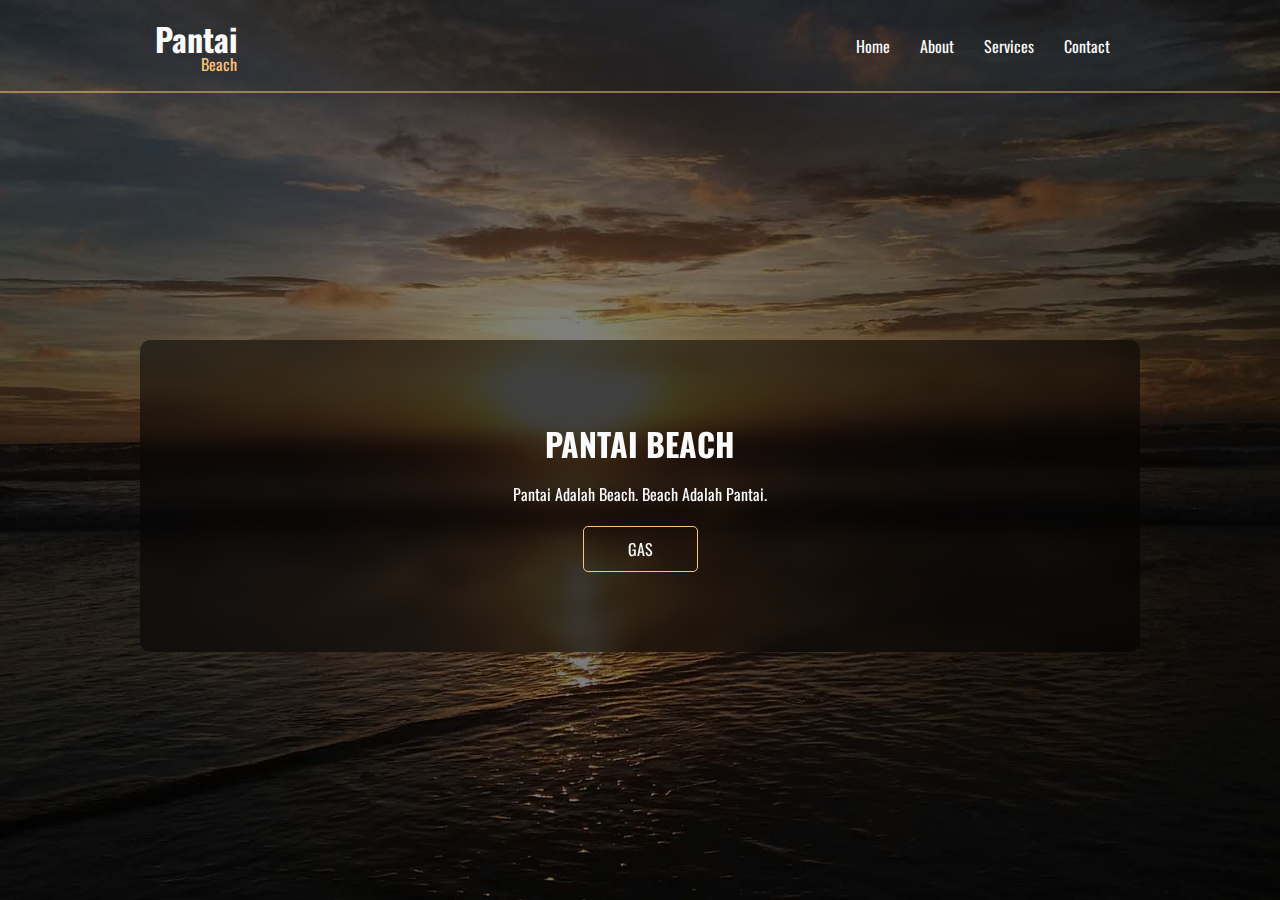
==== public/index.html @ f87fa52c "file web" ====
<!DOCTYPE html>
<html>
    <head>
        <meta name="viewport" content="width=device-width, initial-scale=1.0">
        <title>Home</title>
        <link rel="stylesheet" href="./assets/style.css"/>
        <link href="https://fonts.googleapis.com/css2?family=Oswald:wght@300;400;500;700&display=swap" rel="stylesheet">
    </head>
    <body>
        <div class="wrapper">
            <header>
                <div class="content">
                    <div class="logo">
                        <a href="./index.html">
                            <h1>Pantai</h1>
                            <p>Beach</p>
                        </a>
                    </div>
                    <div class="menu">
                        <ul>
                            <li><a href="./index.html">Home</a></li>
                            <li><a href="#">About</a></li>
                            <li><a href="#">Services</a></li>
                            <li><a href="#">Contact</a></li>
                        </ul>
                    </div>
                </div>
            </header>
            <section class="home-images">
                <div class="overlay"></div>
                <div class="wrap-images">
                    <div class="item-image">
                        <div class="content">
                            <div class="image-content">
                                <h1>Pantai Beach</h1>
                                <p>Pantai Adalah Beach. Beach Adalah Pantai.</p>
                                <div>
                                    <a href="#">Gas</a>
                                </div>
                            </div>
                        </div>
                    </div>
                </div>
            </section>
        </div>
    </body>
</html>
---- public/assets/style.css ----
* {
    padding: 0;
    margin: 0;
    box-sizing: border-box;
    font-family: 'Oswald', sans-serif;
}

.content{
    width: 100%;
    max-width: 1000px;
    margin: auto;
    padding: 15px;
}

.logo{
    width: max-content;
    user-select: none;
}
.logo a{
    display: block;
    text-decoration: none;
    color: #fafafa;
}
.logo a h1{
    font-size: 32px;
}
.logo a p{
    font-size: 16px;
    margin-top: -10px;
    text-align: right;
    color: #FDC379;
}

.wrapper {
    background: #fafafa;
}
.wrapper header {
    position: relative;
    z-index: 1;
    border-bottom: 2px solid rgba(253, 195, 121, 0.5);
}
.wrapper header .content{
    display: flex;
    justify-content: space-between;
}
.wrapper header .content .menu{
    display: flex;
    align-items: center;
}
.wrapper header .content .menu ul{
    list-style-type: none;
    display: flex;
    justify-content: flex-end;
    flex-wrap: wrap;
}
.wrapper header .content .menu ul li{
    position: relative;
    display: flex;
}
.wrapper header .content .menu ul li::after{
    content: "";
    display: block;
    width: 0;
    height: 2px;
    background: #FDC379;
    transition: all 0.3s ease-out;
    position: absolute;
    bottom: 0;
    left: 50%;
    transform: translateX(-50%);
}
.wrapper header .content .menu ul li:hover::after{
    width: 100%;
}
.wrapper header .content .menu ul li a{
    text-decoration: none;
    padding: 10px 15px;
    color: #fafafa;
    font-size: 16px;
}
.wrapper section.home-images{
    position: absolute;
    top: 0;
    right: 0;
    bottom: 0;
    left: 0;
    padding-top: 91px;
    background: url("../assets/images/Sunset_di_Pantai_Kuta_Bali.jpg");
    background-size: cover;
    background-position: center;
}
.wrapper section.home-images .overlay{
    position: absolute;
    top: 0;
    right: 0;
    bottom: 0;
    left: 0;
    background: #000;
    opacity: 0.5;
}
.wrapper section.home-images .wrap-images{
    width: 100%;
    height: 100%;
    padding: 0 15px;
}
.wrapper section.home-images .item-image{
    width: 100%;
    height: 100%;
    position: relative;
}
.wrapper section.home-images .item-image .content{
    position: absolute;
    top: 50%;
    left: 50%;
    transform: translate(-50%, -50%);
    background: rgba(0, 0, 0, 0.5);
    backdrop-filter: blur(10px);
    border-radius: 10px;
    padding: 80px 15px;
}
.wrapper section.home-images .item-image .content .image-content h1{
    text-transform: uppercase;
    text-align: center;
    color: #fafafa;
    font-size: 32px;
}
.wrapper section.home-images .item-image .content .image-content p{
    text-align: center;
    color: #fafafa;
    font-size: 16px;
    margin-top: 15px;
}
.wrapper section.home-images .item-image .content .image-content > div{
    display: flex;
    align-items: center;
    justify-content: center;
    margin-top: 20px;
}
.wrapper section.home-images .item-image .content .image-content > div a{
    text-transform: uppercase;
    text-decoration: none;
    text-align: center;
    color: #fafafa;
    padding: 10px;
    border: 1px solid #FDC379;
    border-radius: 5px;
    min-width: 115px;
    font-size: 16px;
    transition: all 0.3s ease-out;
}
.wrapper section.home-images .item-image .content .image-content > div a:hover{
    background: #FDC379;
    color: #4a4a4a;
}
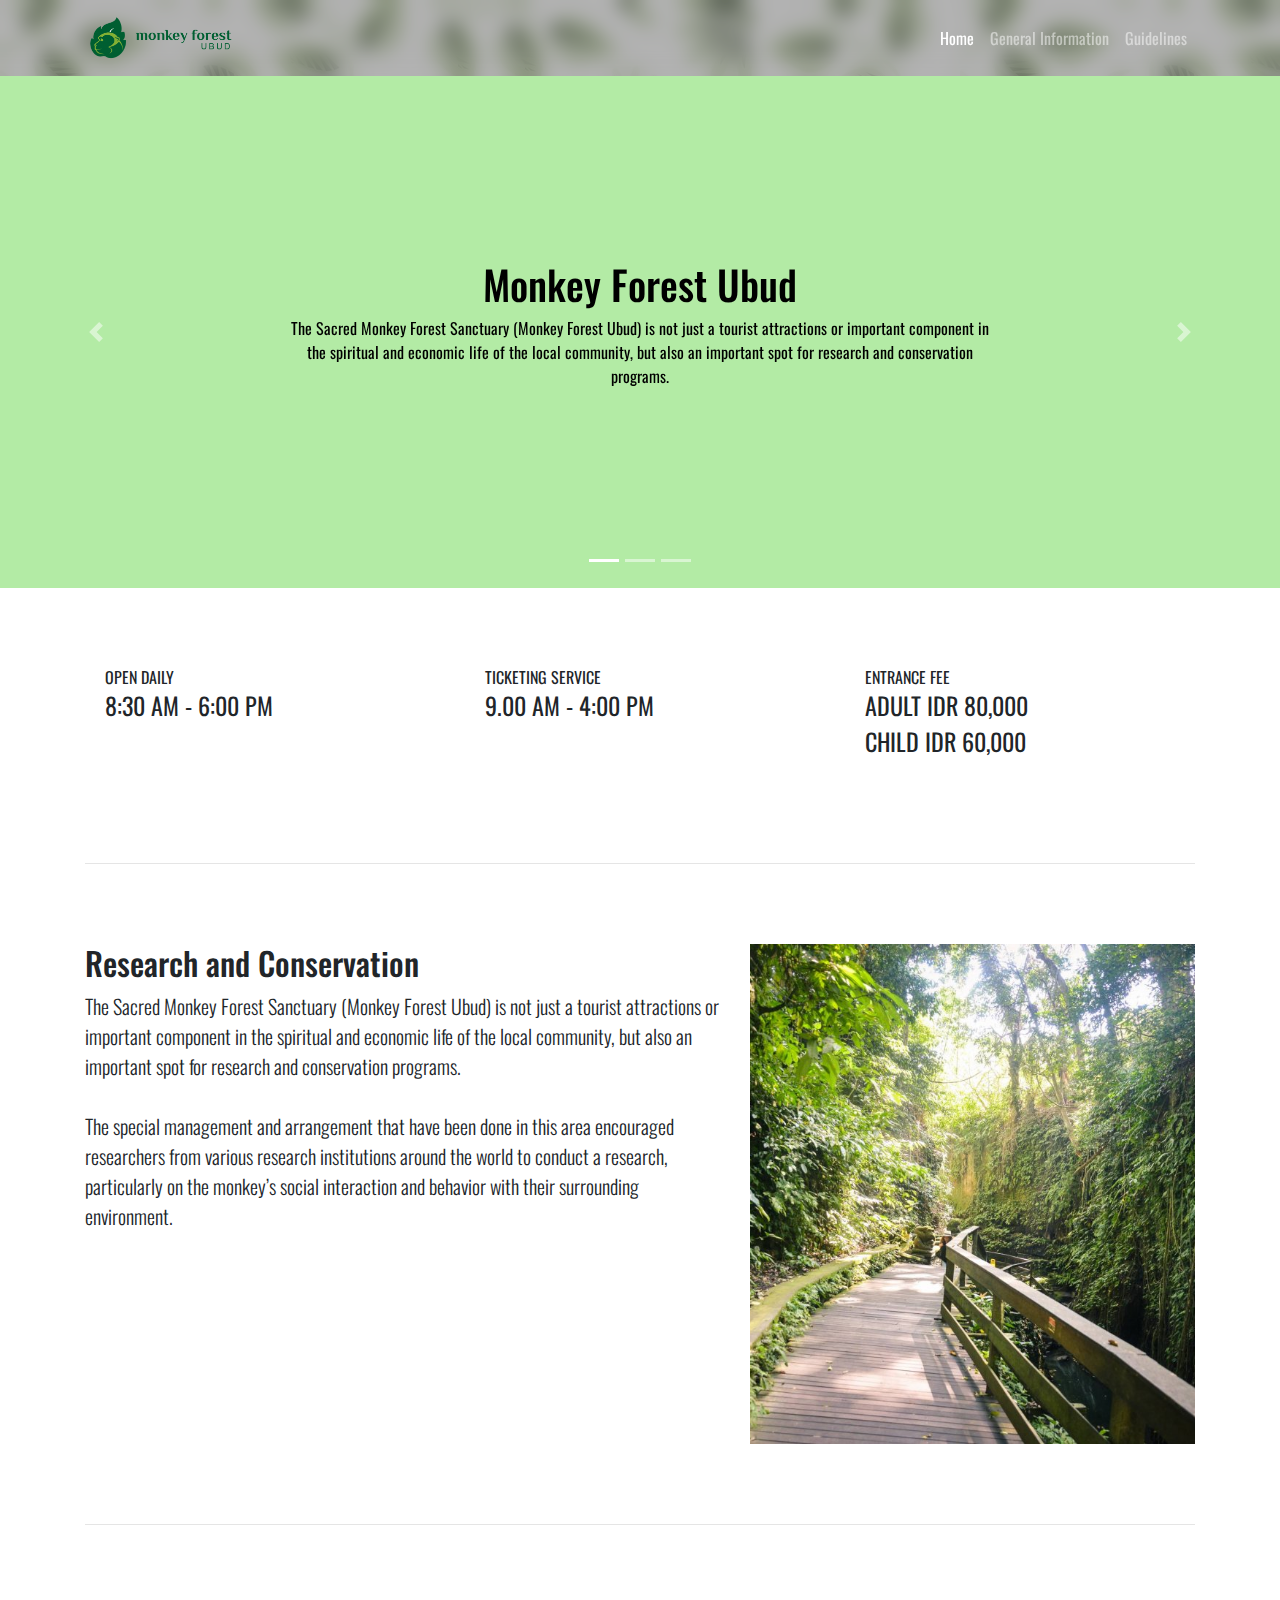
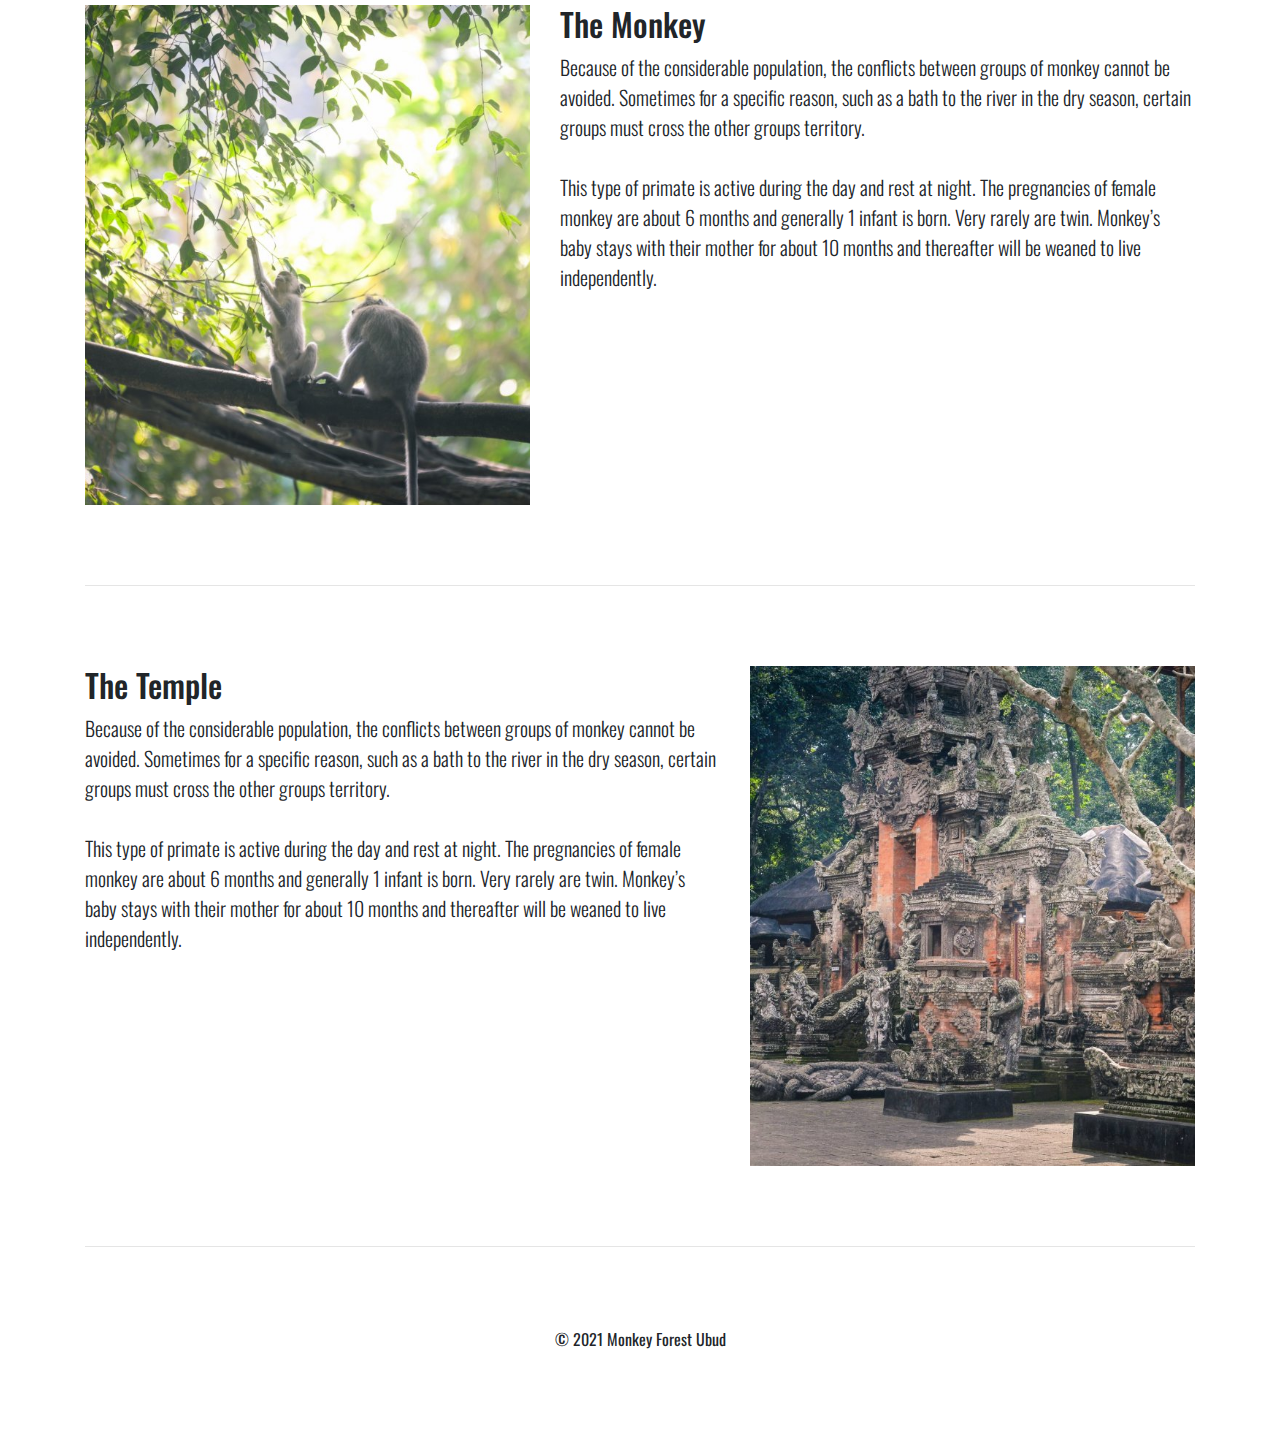
==== commit aa20a842: "update 18 des 2021" ====
--- a/public/index.html
+++ b/public/index.html
@@ -3,45 +3,185 @@
     <head>
         <meta name="viewport" content="width=device-width, initial-scale=1.0">
         <title>Home</title>
-        <link rel="stylesheet" href="./assets/style.css"/>
+        <link rel="stylesheet" href="./assets/lib/bootstrap-4.6.1/css/bootstrap.min.css">
+        <link rel="stylesheet" href="./assets/style.css" />
+        <link rel="stylesheet" href="http://code.ionicframework.com/ionicons/2.0.1/css/ionicons.min.css" />
         <link href="https://fonts.googleapis.com/css2?family=Oswald:wght@300;400;500;700&display=swap" rel="stylesheet">
     </head>
     <body>
-        <div class="wrapper">
-            <header>
-                <div class="content">
-                    <div class="logo">
-                        <a href="./index.html">
-                            <h1>Pantai</h1>
-                            <p>Beach</p>
-                        </a>
-                    </div>
-                    <div class="menu">
-                        <ul>
-                            <li><a href="./index.html">Home</a></li>
-                            <li><a href="#">About</a></li>
-                            <li><a href="#">Services</a></li>
-                            <li><a href="#">Contact</a></li>
+        <header>
+            <nav class="navbar navbar-expand-md navbar-dark fixed-top">
+                <div class="container">
+                    <a class="navbar-brand" href="./index.html">
+                        <img src="./assets/images/logo-monkey-forest-ubud.png"/>
+                    </a>
+                    <button class="navbar-toggler" type="button" data-toggle="collapse" data-target="#navbarCollapse" aria-controls="navbarCollapse" aria-expanded="false" aria-label="Toggle navigation">
+                        <span class="navbar-toggler-icon"></span>
+                    </button>
+                    <div class="collapse navbar-collapse" id="navbarCollapse">
+                        <ul class="navbar-nav ml-auto">
+                            <li class="nav-item active">
+                                <a class="nav-link" href="./index.html">Home</a>
+                            </li>
+                            <li class="nav-item">
+                                <a class="nav-link" href="./general-information.html">General Information</a>
+                            </li>
+                            <li class="nav-item">
+                                <a class="nav-link" href="./guidelines.html">Guidelines</a>
+                            </li>
                         </ul>
                     </div>
                 </div>
-            </header>
-            <section class="home-images">
-                <div class="overlay"></div>
-                <div class="wrap-images">
-                    <div class="item-image">
-                        <div class="content">
-                            <div class="image-content">
-                                <h1>Pantai Beach</h1>
-                                <p>Pantai Adalah Beach. Beach Adalah Pantai.</p>
-                                <div>
-                                    <a href="#">Gas</a>
-                                </div>
+            </nav>
+        </header>
+        <main role="main">
+            <div id="myCarousel" class="carousel slide" data-ride="carousel">
+                <ol class="carousel-indicators">
+                    <li data-target="#myCarousel" data-slide-to="0" class="active"></li>
+                    <li data-target="#myCarousel" data-slide-to="1"></li>
+                    <li data-target="#myCarousel" data-slide-to="2"></li>
+                </ol>
+                <div class="carousel-inner">
+                    <div class="carousel-item active">
+                        <div class="container">
+                            <div class="carousel-caption text-center">
+                            <h1>Monkey Forest Ubud</h1>
+                            <p>The Sacred Monkey Forest Sanctuary (Monkey Forest Ubud) is not just a tourist attractions or important component in the spiritual and economic life of the local community, but also an important spot for research and conservation programs.</p>
+                            </div>
+                        </div>
+                    </div>
+                    <div class="carousel-item">
+                        <div class="container">
+                            <div class="carousel-caption">
+                                <h1>What is inside the Monkey Forest?</h1>
+                                <p>Inside the Monkey Forest visitors can see 3 temples (Pura Dalem or temple to worship Lord Shiva, Holy Water Temple, and Cremation Temple). Visitors can also see various kinds of trees and definitely Monkeys.</p>
+                            </div>
+                        </div>
+                    </div>
+                    <div class="carousel-item">
+                        <div class="container">
+                            <div class="carousel-caption text-center">
+                                <h1>What are the facilities at the monkey forest?</h1>
+                                <p>At the Monkey Forest we have an exhibition room, open stage, first aid clinic, animal (monkey) clinic, sufficient toilets, and wide parking area.</p>
                             </div>
                         </div>
                     </div>
                 </div>
-            </section>
-        </div>
+                <button class="carousel-control-prev" type="button" data-target="#myCarousel" data-slide="prev">
+                    <span class="carousel-control-prev-icon" aria-hidden="true"></span>
+                    <span class="sr-only">Previous</span>
+                </button>
+                <button class="carousel-control-next" type="button" data-target="#myCarousel" data-slide="next">
+                    <span class="carousel-control-next-icon" aria-hidden="true"></span>
+                    <span class="sr-only">Next</span>
+                </button>
+            </div>
+
+            <div class="container info-wrapper">
+                <div class="row">
+                    <div class="col-md-4">
+                        <div class="info-caption">
+                            <i class="ion-clock"></i>
+                            <div>
+                                <h2>OPEN DAILY</h2>
+                                <p>8:30 AM - 6:00 PM</p>
+                            </div>
+                        </div>
+                    </div>
+                    <div class="col-md-4">
+                        <div class="info-caption">
+                            <i class="ion-pricetags"></i>
+                            <div>
+                                <h2>TICKETING SERVICE</h2>
+                                <p>9.00 AM - 4:00 PM</p>
+                            </div>
+                        </div>
+                    </div>
+                    <div class="col-md-4">
+                        <div class="info-caption">
+                            <i class="ion-pricetag"></i>
+                            <div>
+                                <h2>ENTRANCE FEE</h2>
+                                <p>
+                                    ADULT IDR 80,000
+                                    <br/>
+                                    CHILD IDR 60,000
+                                </p>
+                            </div>
+                        </div>
+                    </div>
+                </div>
+            </div>
+          
+            <div class="container">
+                <hr class="featurette-divider">
+            </div>
+          
+            <div class="container main-content">
+                <div class="row">
+                    <div class="col-md-7">
+                        <h2>Research and Conservation</h2>
+                        <p class="lead">
+                            The Sacred Monkey Forest Sanctuary (Monkey Forest Ubud) is not just a tourist attractions or important component in the spiritual and economic life of the local community, but also an important spot for research and conservation programs.
+                            <br/><br/>
+                            The special management and arrangement that have been done in this area encouraged researchers from various research institutions around the world to conduct a research, particularly on the monkey’s social interaction and behavior with their surrounding environment.
+                        </p>
+                    </div>
+                    <div class="col-md-5">
+                        <img src="./assets/images/main-content-01.jpg"/>
+                    </div>
+                </div>
+            </div>
+          
+            <div class="container">
+                <hr class="featurette-divider">
+            </div>
+          
+            <div class="container main-content">
+                <div class="row">
+                    <div class="col-md-7 order-md-2">
+                        <h2>The Monkey</h2>
+                        <p class="lead">
+                            Because of the considerable population, the conflicts between groups of monkey cannot be avoided. Sometimes for a specific reason, such as a bath to the river in the dry season, certain groups must cross the other groups territory.
+                            <br/><br/>
+                            This type of primate is active during the day and rest at night. The pregnancies of female monkey are about 6 months and generally 1 infant is born. Very rarely are twin. Monkey’s baby stays with their mother for about 10 months and thereafter will be weaned to live independently.
+                        </p>
+                    </div>
+                    <div class="col-md-5 order-md-1">
+                        <img src="./assets/images/main-content-02.jpg"/>
+                    </div>
+                </div>
+            </div>
+          
+            <div class="container">
+                <hr class="featurette-divider">
+            </div>
+          
+            <div class="container main-content">
+                <div class="row">
+                    <div class="col-md-7">
+                        <h2>The Temple</h2>
+                        <p class="lead">
+                            Because of the considerable population, the conflicts between groups of monkey cannot be avoided. Sometimes for a specific reason, such as a bath to the river in the dry season, certain groups must cross the other groups territory.
+                            <br/><br/>
+                            This type of primate is active during the day and rest at night. The pregnancies of female monkey are about 6 months and generally 1 infant is born. Very rarely are twin. Monkey’s baby stays with their mother for about 10 months and thereafter will be weaned to live independently.
+                        </p>
+                    </div>
+                    <div class="col-md-5">
+                        <img src="./assets/images/main-content-03.jpg"/>
+                    </div>
+                </div>
+            </div> 
+
+            <div class="container">
+                <hr class="featurette-divider">
+            </div>
+          
+            <footer class="container">
+              <p class="text-center">&copy; 2021 Monkey Forest Ubud</p>
+            </footer>
+          </main>
+        <script src="https://cdn.jsdelivr.net/npm/jquery@3.5.1/dist/jquery.slim.min.js" integrity="sha384-DfXdz2htPH0lsSSs5nCTpuj/zy4C+OGpamoFVy38MVBnE+IbbVYUew+OrCXaRkfj" crossorigin="anonymous"></script>
+        <script src="./assets/lib/bootstrap-4.6.1/js/bootstrap.bundle.js"></script>
     </body>
 </html>--- a/public/assets/style.css
+++ b/public/assets/style.css
@@ -5,150 +5,116 @@
     font-family: 'Oswald', sans-serif;
 }
 
-.content{
-    width: 100%;
-    max-width: 1000px;
-    margin: auto;
-    padding: 15px;
+.featurette-divider{
+    margin: 5rem 0;
 }
 
-.logo{
-    width: max-content;
+header{
+    background-color: #b3eba5;
+    background: url('./images/background-leaf.png');
+    height: 76px;
+}
+header nav{
+    background: rgba(0,0,0,0.3);
+    backdrop-filter: blur(10px);
+}
+header nav .navbar-brand img {
     user-select: none;
+    pointer-events: none;
+    height: 50px;
 }
-.logo a{
-    display: block;
-    text-decoration: none;
-    color: #fafafa;
+header nav #navbarCollapse li.nav-item {
+    position: relative;
 }
-.logo a h1{
-    font-size: 32px;
+header nav #navbarCollapse li.nav-item:hover a {
+    color: #fff;
+    transition: all 0.3s ease-out;
 }
-.logo a p{
-    font-size: 16px;
-    margin-top: -10px;
-    text-align: right;
-    color: #FDC379;
-}
-
-.wrapper {
-    background: #fafafa;
-}
-.wrapper header {
-    position: relative;
-    z-index: 1;
-    border-bottom: 2px solid rgba(253, 195, 121, 0.5);
-}
-.wrapper header .content{
-    display: flex;
-    justify-content: space-between;
-}
-.wrapper header .content .menu{
-    display: flex;
-    align-items: center;
-}
-.wrapper header .content .menu ul{
-    list-style-type: none;
-    display: flex;
-    justify-content: flex-end;
-    flex-wrap: wrap;
-}
-.wrapper header .content .menu ul li{
-    position: relative;
-    display: flex;
-}
-.wrapper header .content .menu ul li::after{
+header nav #navbarCollapse li.nav-item::after {
     content: "";
     display: block;
     width: 0;
     height: 2px;
-    background: #FDC379;
+    background: #b3eba5;
     transition: all 0.3s ease-out;
     position: absolute;
     bottom: 0;
     left: 50%;
     transform: translateX(-50%);
 }
-.wrapper header .content .menu ul li:hover::after{
+header nav #navbarCollapse li.nav-item:hover::after{
     width: 100%;
 }
-.wrapper header .content .menu ul li a{
-    text-decoration: none;
-    padding: 10px 15px;
-    color: #fafafa;
-    font-size: 16px;
+
+main{
+    
 }
-.wrapper section.home-images{
-    position: absolute;
-    top: 0;
-    right: 0;
-    bottom: 0;
-    left: 0;
-    padding-top: 91px;
-    background: url("../assets/images/Sunset_di_Pantai_Kuta_Bali.jpg");
-    background-size: cover;
-    background-position: center;
+main #myCarousel {
+    /* margin-bottom: 5rem; */
 }
-.wrapper section.home-images .overlay{
-    position: absolute;
-    top: 0;
-    right: 0;
-    bottom: 0;
-    left: 0;
-    background: #000;
-    opacity: 0.5;
+main #myCarousel .carousel-inner{
+    background: #b3eba5;
 }
-.wrapper section.home-images .wrap-images{
+main #myCarousel .carousel-inner .carousel-item{
+    min-height: 32rem;
+}
+main #myCarousel .carousel-inner .carousel-item .carousel-caption{
+    top: 50%;
+    bottom: auto;
+    transform: translateY(-50%);
+    color: #000;
+    max-width: 700px;
+    margin: auto;
+}
+main .info-wrapper{
+    margin-top: 5rem;
+}
+main .info-wrapper .info-caption {
+    display: flex;
+    align-items: flex-start;
+}
+main .info-wrapper .info-caption i{
+    font-size: 40px;
+    margin-right: 20px;
+    display: flex;
+}
+main .info-wrapper .info-caption > div h2{
+    font-size: 1rem;
+    font-weight: normal;
+    margin: 0;
+}
+main .info-wrapper .info-caption > div p{
+    font-size: 1.5rem;
+    margin: 0;
+    margin-bottom: 1.5rem;
+}
+main.general-page .info-wrapper .info-caption{
+    display: flex;
+    justify-content: center;
+}
+main.general-page .info-wrapper .info-caption > div h2{
+    font-size: 2rem;
+    font-weight: bold;
+    margin-bottom: 0;
+}
+main.general-page .info-wrapper .info-caption > div p{
+    font-size: 1rem;
+    text-transform: uppercase;
+}
+main .main-content img{
     width: 100%;
-    height: 100%;
-    padding: 0 15px;
+    max-width: 500px;
+    height: 500px;
+    object-fit: cover;
 }
-.wrapper section.home-images .item-image{
+main.general-page .main-content img{
     width: 100%;
-    height: 100%;
-    position: relative;
+    max-width: 500px;
+    height: auto;
+    object-fit: contain;
+    object-position: top;
 }
-.wrapper section.home-images .item-image .content{
-    position: absolute;
-    top: 50%;
-    left: 50%;
-    transform: translate(-50%, -50%);
-    background: rgba(0, 0, 0, 0.5);
-    backdrop-filter: blur(10px);
-    border-radius: 10px;
-    padding: 80px 15px;
-}
-.wrapper section.home-images .item-image .content .image-content h1{
-    text-transform: uppercase;
-    text-align: center;
-    color: #fafafa;
-    font-size: 32px;
-}
-.wrapper section.home-images .item-image .content .image-content p{
-    text-align: center;
-    color: #fafafa;
-    font-size: 16px;
-    margin-top: 15px;
-}
-.wrapper section.home-images .item-image .content .image-content > div{
-    display: flex;
-    align-items: center;
-    justify-content: center;
-    margin-top: 20px;
-}
-.wrapper section.home-images .item-image .content .image-content > div a{
-    text-transform: uppercase;
-    text-decoration: none;
-    text-align: center;
-    color: #fafafa;
-    padding: 10px;
-    border: 1px solid #FDC379;
-    border-radius: 5px;
-    min-width: 115px;
-    font-size: 16px;
-    transition: all 0.3s ease-out;
-}
-.wrapper section.home-images .item-image .content .image-content > div a:hover{
-    background: #FDC379;
-    color: #4a4a4a;
+
+footer{
+    margin-bottom: 5rem;
 }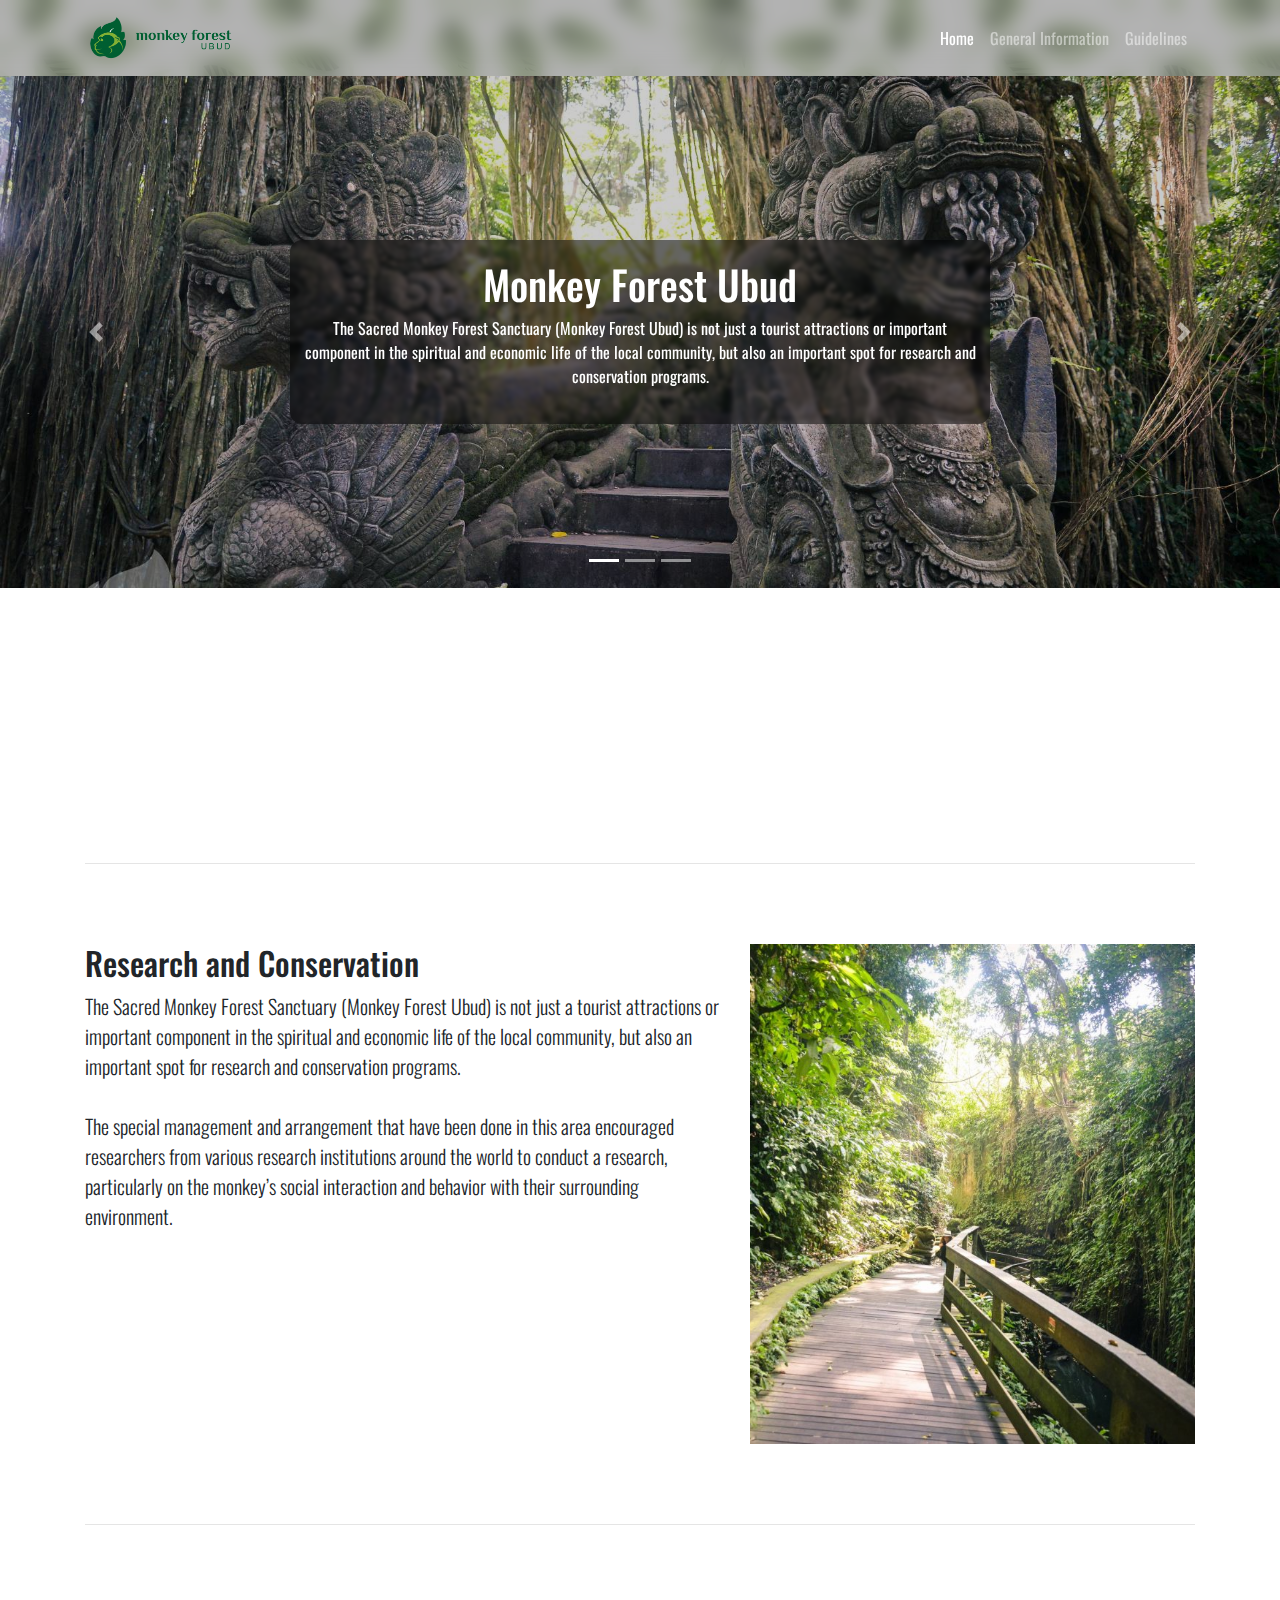
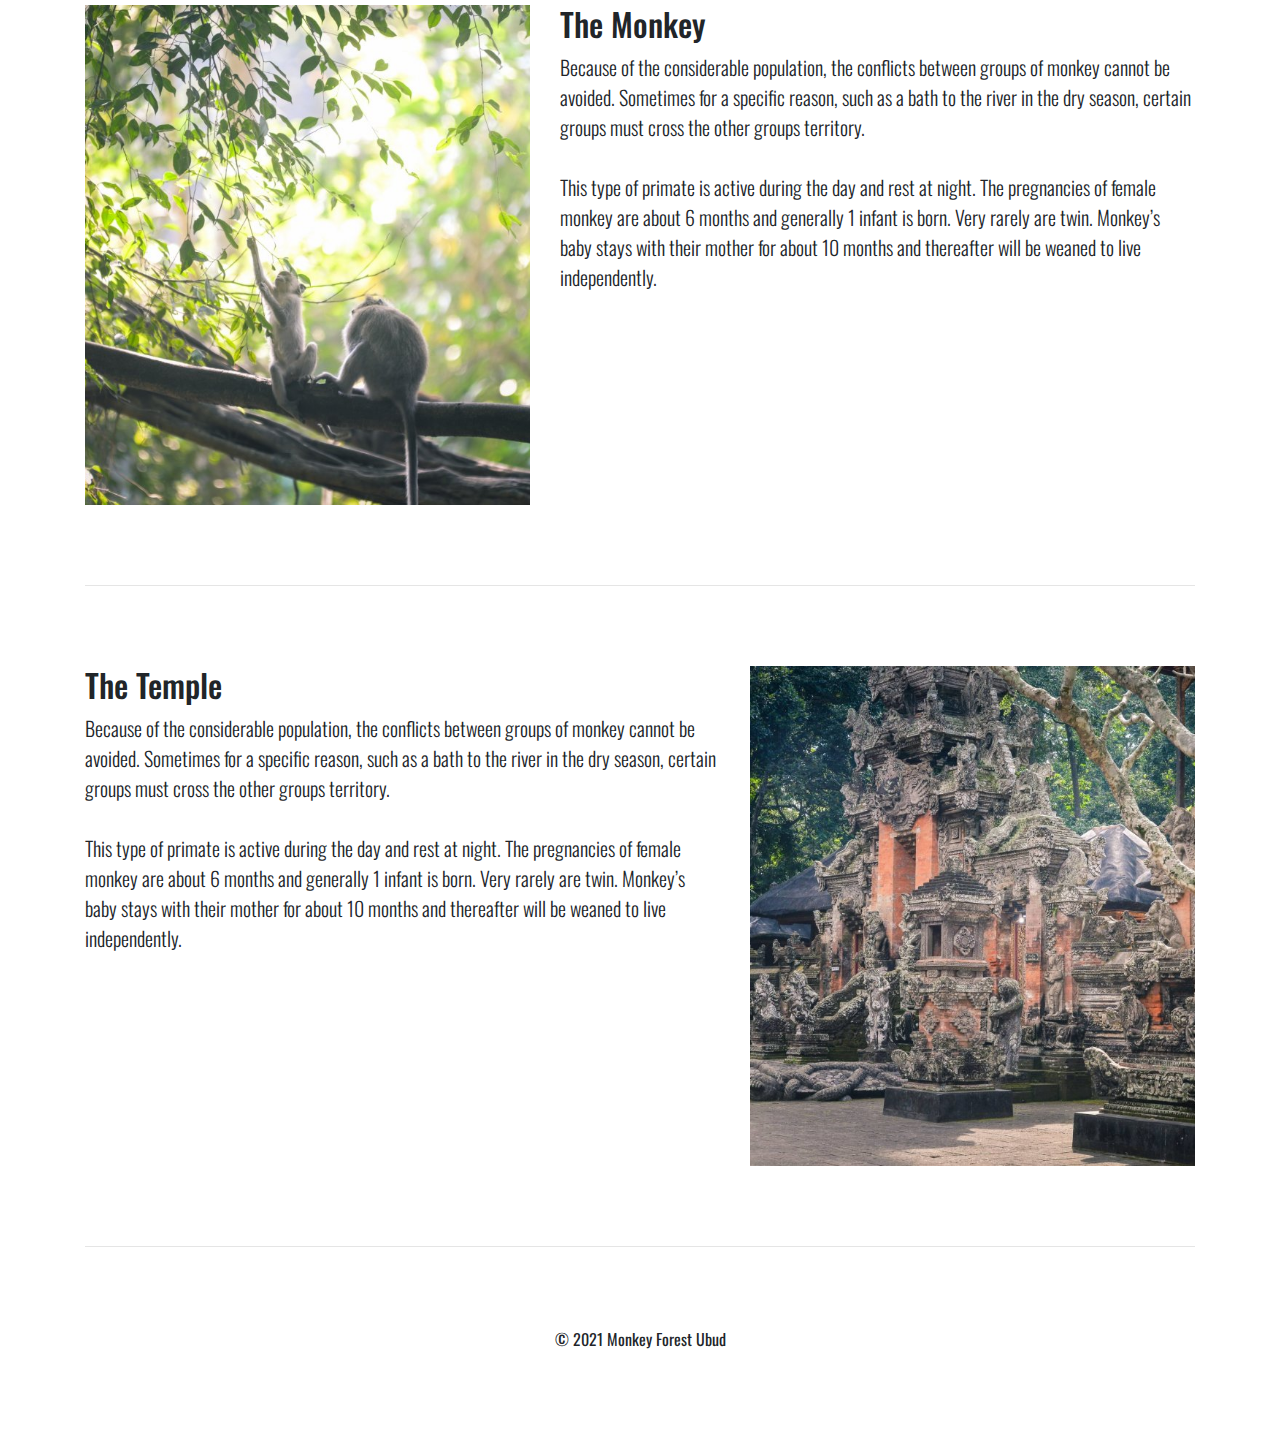
==== commit 52fb7822: "penambahan baruuuuu" ====
--- a/public/index.html
+++ b/public/index.html
@@ -5,7 +5,7 @@
         <title>Home</title>
         <link rel="stylesheet" href="./assets/lib/bootstrap-4.6.1/css/bootstrap.min.css">
         <link rel="stylesheet" href="./assets/style.css" />
-        <link rel="stylesheet" href="http://code.ionicframework.com/ionicons/2.0.1/css/ionicons.min.css" />
+        <link rel="stylesheet" href="https://code.ionicframework.com/ionicons/2.0.1/css/ionicons.min.css" />
         <link href="https://fonts.googleapis.com/css2?family=Oswald:wght@300;400;500;700&display=swap" rel="stylesheet">
     </head>
     <body>
@@ -183,5 +183,17 @@
           </main>
         <script src="https://cdn.jsdelivr.net/npm/jquery@3.5.1/dist/jquery.slim.min.js" integrity="sha384-DfXdz2htPH0lsSSs5nCTpuj/zy4C+OGpamoFVy38MVBnE+IbbVYUew+OrCXaRkfj" crossorigin="anonymous"></script>
         <script src="./assets/lib/bootstrap-4.6.1/js/bootstrap.bundle.js"></script>
+        <script>
+            $( document ).ready(function() {
+                $(window).scroll(function(){
+                    var currentScroll = $(this).scrollTop();
+                    var windowHeight = $(this).height() / 2;
+                    var infoWrapperTop = $('.info-wrapper').offset().top;
+                    if(currentScroll >= (infoWrapperTop - windowHeight)){
+                        $('.info-wrapper .info-caption').addClass("active");
+                    }
+                });
+            });
+        </script>
     </body>
 </html>--- a/public/assets/style.css
+++ b/public/assets/style.css
@@ -53,7 +53,16 @@
     /* margin-bottom: 5rem; */
 }
 main #myCarousel .carousel-inner{
-    background: #b3eba5;
+    background: url('./images/background-main.jpg');
+    background-position: center;
+    background-repeat: no-repeat;
+    background-size: cover;
+}
+main #myCarousel .carousel-inner::after{
+    background: rgba(0,0,0, 0.2);
+    position: absolute;
+    width: 100%;
+    height: 100%;
 }
 main #myCarousel .carousel-inner .carousel-item{
     min-height: 32rem;
@@ -62,9 +71,29 @@
     top: 50%;
     bottom: auto;
     transform: translateY(-50%);
-    color: #000;
     max-width: 700px;
     margin: auto;
+    padding: 20px 12px;
+    background: rgba(0,0,0,0.5);
+    backdrop-filter: blur(2px);
+    color: #fff;
+    border-radius: 12px;
+}
+main #myCarousel .carousel-inner .carousel-item.active .carousel-caption h1, main #myCarousel .carousel-inner .carousel-item.active .carousel-caption p{
+    transform: translateY(0);
+    opacity: 1;
+}
+main #myCarousel .carousel-inner .carousel-item .carousel-caption h1{
+    opacity: 0;
+    transition: 0.4s all ease-out;
+    transform: translateY(-100px);
+    transition-delay: 0.2s;
+}
+main #myCarousel .carousel-inner .carousel-item .carousel-caption p{
+    opacity: 0;
+    transition: 0.4s all ease-out;
+    transform: translateY(-100px);
+    transition-delay: 0.8s;
 }
 main .info-wrapper{
     margin-top: 5rem;
@@ -72,6 +101,14 @@
 main .info-wrapper .info-caption {
     display: flex;
     align-items: flex-start;
+    opacity: 0;
+    transition: 0.4s all ease-out;
+    transform: translateY(-100px);
+    transition-delay: 0.8s;
+}
+main .info-wrapper .info-caption.active{
+    transform: translateY(0);
+    opacity: 1;
 }
 main .info-wrapper .info-caption i{
     font-size: 40px;
